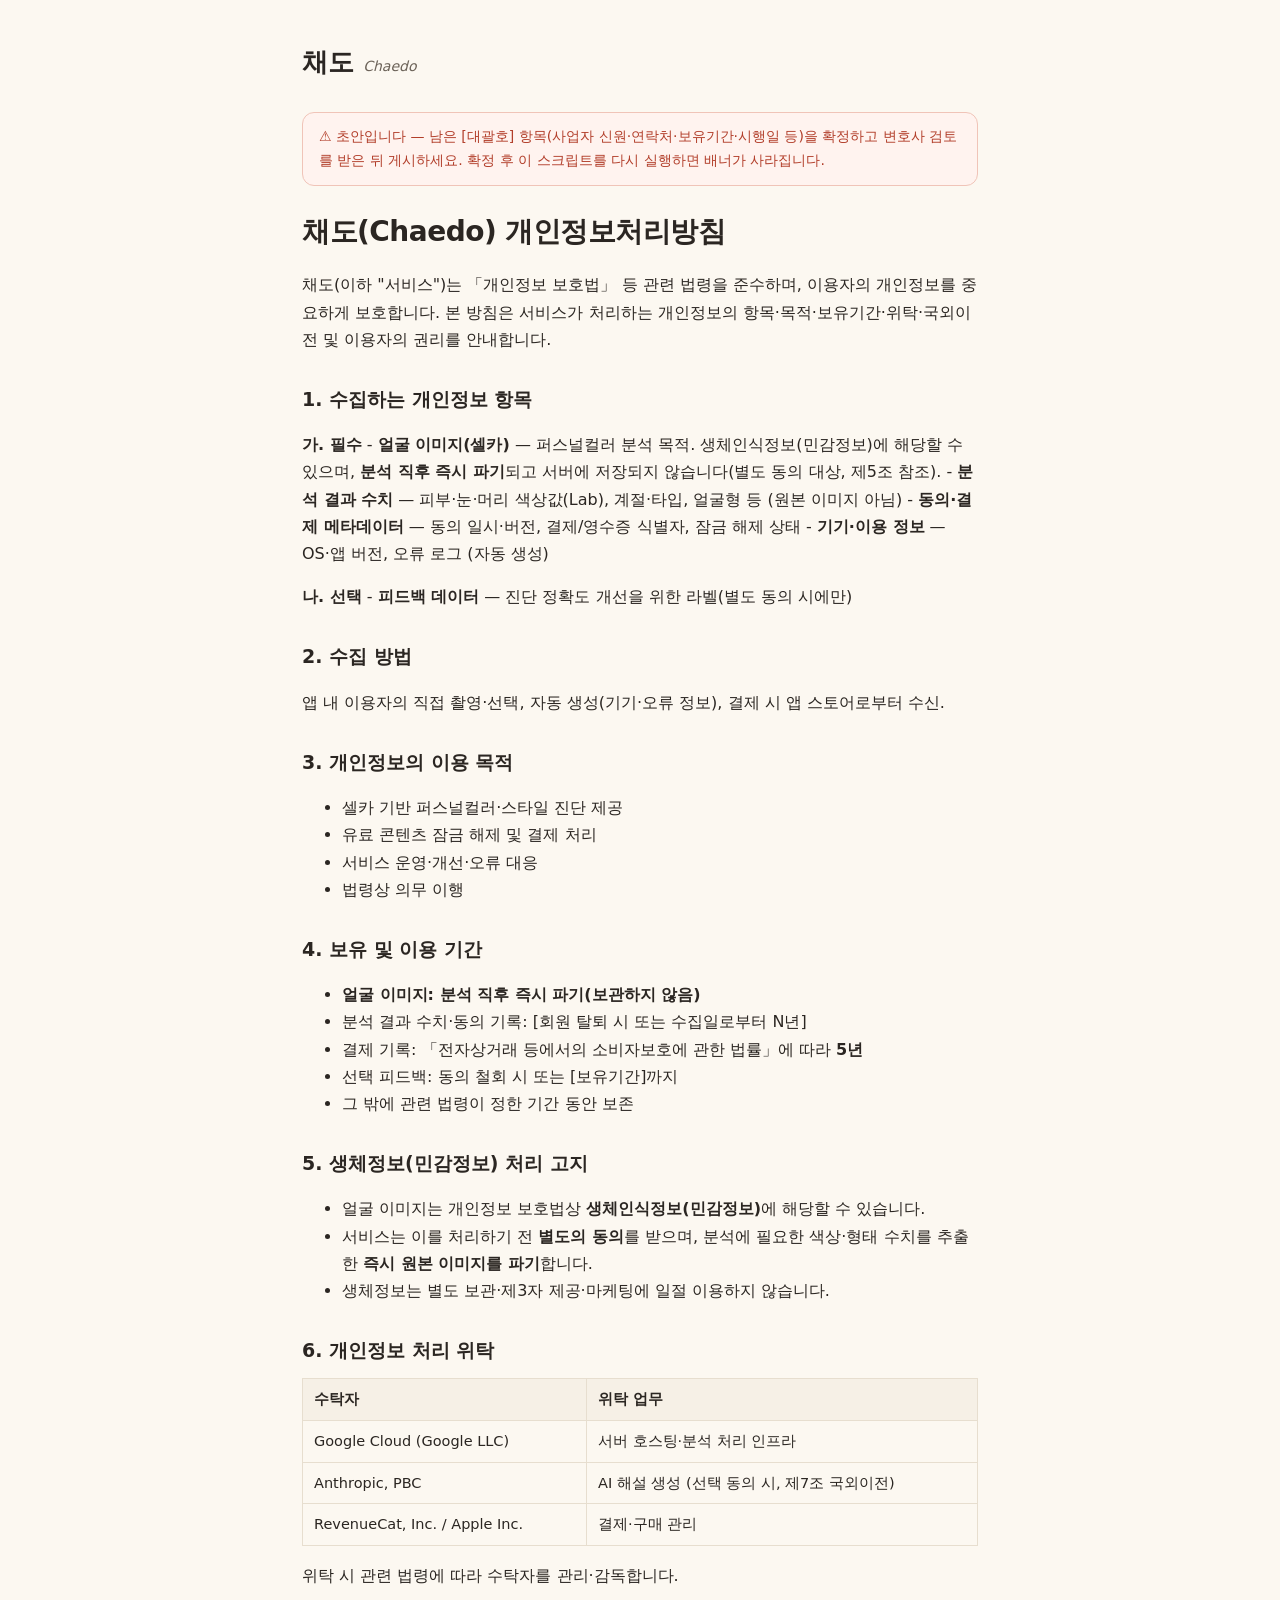
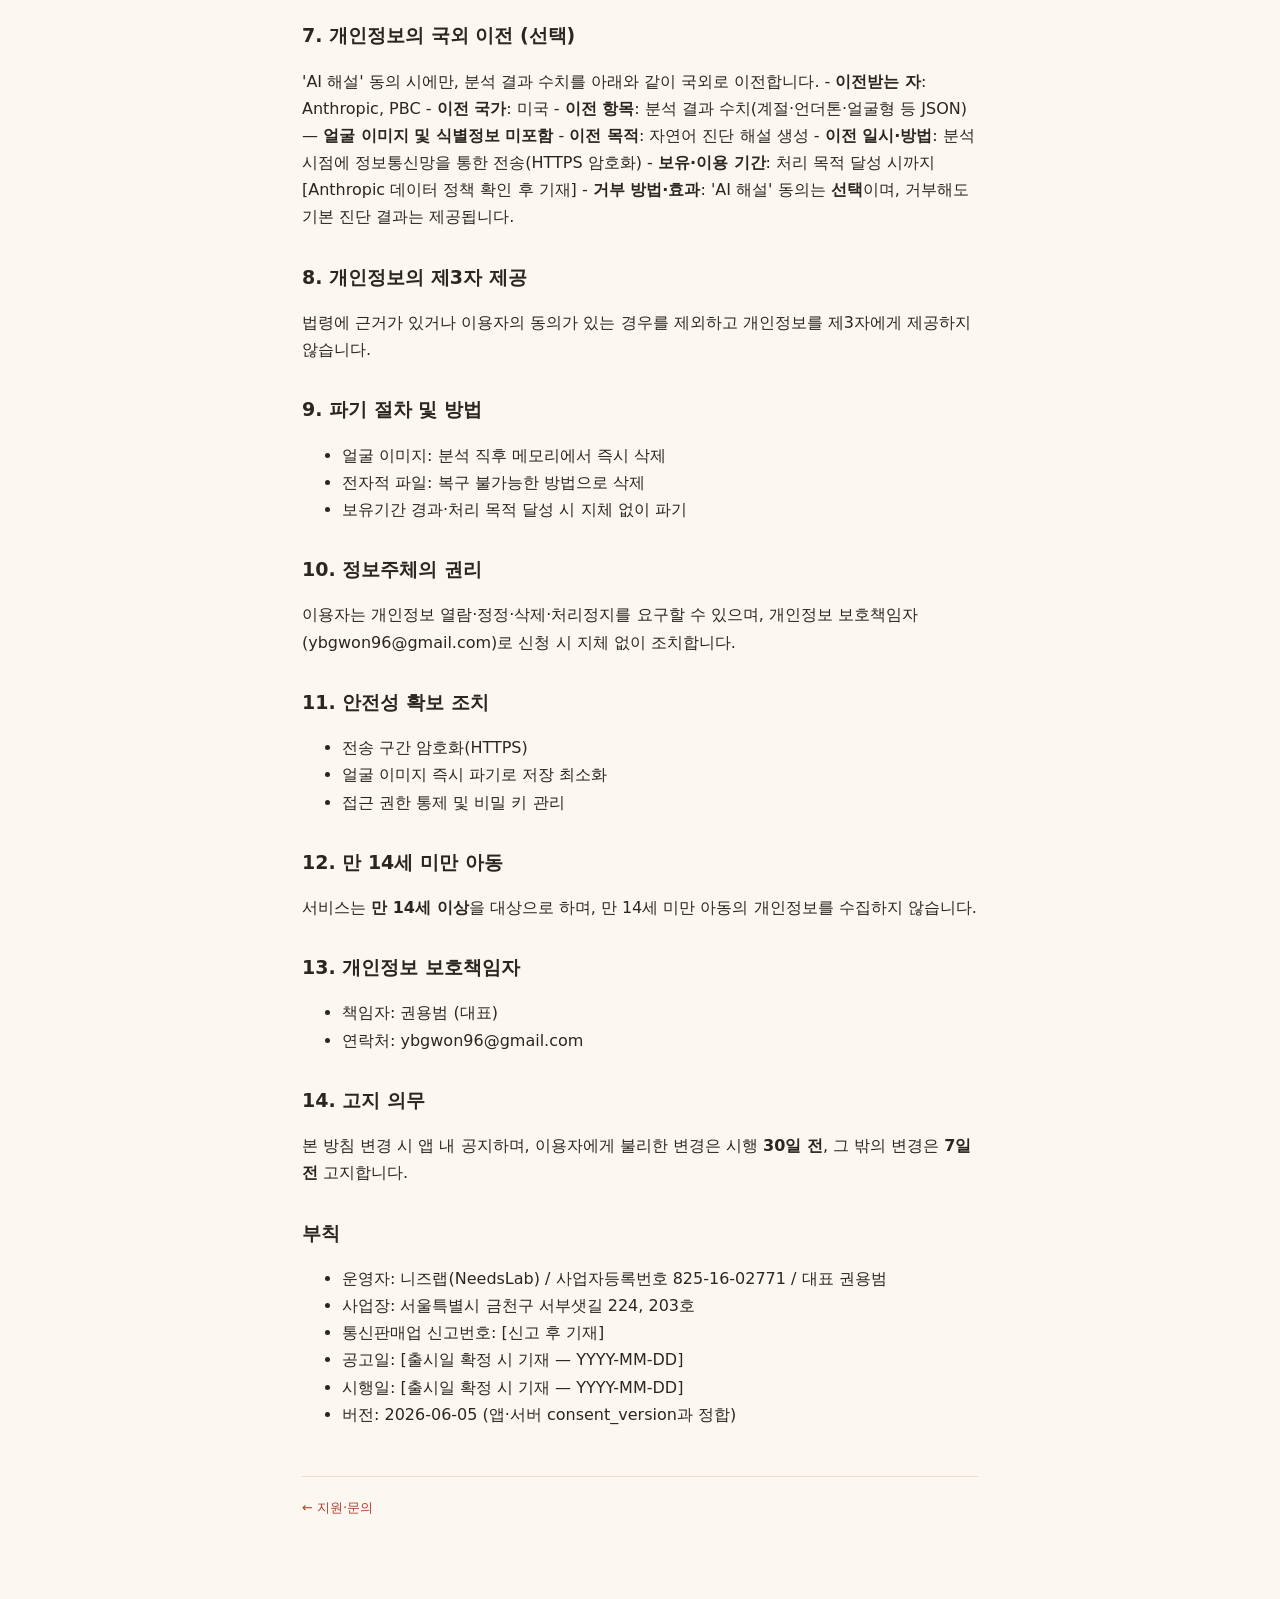
==== privacy.html @ 3e75012f "채도 지원·법무 정적 사이트 Co-Authored-By: Claude Fable 5 <noreply@anthropic.com>" ====
<!doctype html>
<html lang="ko">
<head>
<meta charset="utf-8">
<meta name="viewport" content="width=device-width, initial-scale=1">
<title>채도 개인정보처리방침</title>
<link rel="stylesheet" href="style.css">
</head>
<body>
<div class="wrap">
<header class="brand"><span class="ko">채도</span><span class="en">Chaedo</span></header>
<div class="banner">⚠️ 초안입니다 — 남은 [대괄호] 항목(사업자 신원·연락처·보유기간·시행일 등)을 확정하고 변호사 검토를 받은 뒤 게시하세요. 확정 후 이 스크립트를 다시 실행하면 배너가 사라집니다.</div>
<h1>채도(Chaedo) 개인정보처리방침</h1>
<p>채도(이하 "서비스")는 「개인정보 보호법」 등 관련 법령을 준수하며, 이용자의 개인정보를 중요하게 보호합니다. 본 방침은 서비스가 처리하는 개인정보의 항목·목적·보유기간·위탁·국외이전 및 이용자의 권리를 안내합니다.</p>
<h2>1. 수집하는 개인정보 항목</h2>
<p><strong>가. 필수</strong>
- <strong>얼굴 이미지(셀카)</strong> — 퍼스널컬러 분석 목적. 생체인식정보(민감정보)에 해당할 수 있으며, <strong>분석 직후 즉시 파기</strong>되고 서버에 저장되지 않습니다(별도 동의 대상, 제5조 참조).
- <strong>분석 결과 수치</strong> — 피부·눈·머리 색상값(Lab), 계절·타입, 얼굴형 등 (원본 이미지 아님)
- <strong>동의·결제 메타데이터</strong> — 동의 일시·버전, 결제/영수증 식별자, 잠금 해제 상태
- <strong>기기·이용 정보</strong> — OS·앱 버전, 오류 로그 (자동 생성)</p>
<p><strong>나. 선택</strong>
- <strong>피드백 데이터</strong> — 진단 정확도 개선을 위한 라벨(별도 동의 시에만)</p>
<h2>2. 수집 방법</h2>
<p>앱 내 이용자의 직접 촬영·선택, 자동 생성(기기·오류 정보), 결제 시 앱 스토어로부터 수신.</p>
<h2>3. 개인정보의 이용 목적</h2>
<ul>
<li>셀카 기반 퍼스널컬러·스타일 진단 제공</li>
<li>유료 콘텐츠 잠금 해제 및 결제 처리</li>
<li>서비스 운영·개선·오류 대응</li>
<li>법령상 의무 이행</li>
</ul>
<h2>4. 보유 및 이용 기간</h2>
<ul>
<li><strong>얼굴 이미지: 분석 직후 즉시 파기(보관하지 않음)</strong></li>
<li>분석 결과 수치·동의 기록: [회원 탈퇴 시 또는 수집일로부터 N년]</li>
<li>결제 기록: 「전자상거래 등에서의 소비자보호에 관한 법률」에 따라 <strong>5년</strong></li>
<li>선택 피드백: 동의 철회 시 또는 [보유기간]까지</li>
<li>그 밖에 관련 법령이 정한 기간 동안 보존</li>
</ul>
<h2>5. 생체정보(민감정보) 처리 고지</h2>
<ul>
<li>얼굴 이미지는 개인정보 보호법상 <strong>생체인식정보(민감정보)</strong>에 해당할 수 있습니다.</li>
<li>서비스는 이를 처리하기 전 <strong>별도의 동의</strong>를 받으며, 분석에 필요한 색상·형태 수치를 추출한 <strong>즉시 원본 이미지를 파기</strong>합니다.</li>
<li>생체정보는 별도 보관·제3자 제공·마케팅에 일절 이용하지 않습니다.</li>
</ul>
<h2>6. 개인정보 처리 위탁</h2>
<table>
<thead>
<tr>
<th>수탁자</th>
<th>위탁 업무</th>
</tr>
</thead>
<tbody>
<tr>
<td>Google Cloud (Google LLC)</td>
<td>서버 호스팅·분석 처리 인프라</td>
</tr>
<tr>
<td>Anthropic, PBC</td>
<td>AI 해설 생성 (선택 동의 시, 제7조 국외이전)</td>
</tr>
<tr>
<td>RevenueCat, Inc. / Apple Inc.</td>
<td>결제·구매 관리</td>
</tr>
</tbody>
</table>
<p>위탁 시 관련 법령에 따라 수탁자를 관리·감독합니다.</p>
<h2>7. 개인정보의 국외 이전 (선택)</h2>
<p>'AI 해설' 동의 시에만, 분석 결과 수치를 아래와 같이 국외로 이전합니다.
- <strong>이전받는 자</strong>: Anthropic, PBC
- <strong>이전 국가</strong>: 미국
- <strong>이전 항목</strong>: 분석 결과 수치(계절·언더톤·얼굴형 등 JSON) — <strong>얼굴 이미지 및 식별정보 미포함</strong>
- <strong>이전 목적</strong>: 자연어 진단 해설 생성
- <strong>이전 일시·방법</strong>: 분석 시점에 정보통신망을 통한 전송(HTTPS 암호화)
- <strong>보유·이용 기간</strong>: 처리 목적 달성 시까지 [Anthropic 데이터 정책 확인 후 기재]
- <strong>거부 방법·효과</strong>: 'AI 해설' 동의는 <strong>선택</strong>이며, 거부해도 기본 진단 결과는 제공됩니다.</p>
<h2>8. 개인정보의 제3자 제공</h2>
<p>법령에 근거가 있거나 이용자의 동의가 있는 경우를 제외하고 개인정보를 제3자에게 제공하지 않습니다.</p>
<h2>9. 파기 절차 및 방법</h2>
<ul>
<li>얼굴 이미지: 분석 직후 메모리에서 즉시 삭제</li>
<li>전자적 파일: 복구 불가능한 방법으로 삭제</li>
<li>보유기간 경과·처리 목적 달성 시 지체 없이 파기</li>
</ul>
<h2>10. 정보주체의 권리</h2>
<p>이용자는 개인정보 열람·정정·삭제·처리정지를 요구할 수 있으며, 개인정보 보호책임자(ybgwon96@gmail.com)로 신청 시 지체 없이 조치합니다.</p>
<h2>11. 안전성 확보 조치</h2>
<ul>
<li>전송 구간 암호화(HTTPS)</li>
<li>얼굴 이미지 즉시 파기로 저장 최소화</li>
<li>접근 권한 통제 및 비밀 키 관리</li>
</ul>
<h2>12. 만 14세 미만 아동</h2>
<p>서비스는 <strong>만 14세 이상</strong>을 대상으로 하며, 만 14세 미만 아동의 개인정보를 수집하지 않습니다.</p>
<h2>13. 개인정보 보호책임자</h2>
<ul>
<li>책임자: 권용범 (대표)</li>
<li>연락처: ybgwon96@gmail.com</li>
</ul>
<h2>14. 고지 의무</h2>
<p>본 방침 변경 시 앱 내 공지하며, 이용자에게 불리한 변경은 시행 <strong>30일 전</strong>, 그 밖의 변경은 <strong>7일 전</strong> 고지합니다.</p>
<h2>부칙</h2>
<ul>
<li>운영자: 니즈랩(NeedsLab) / 사업자등록번호 825-16-02771 / 대표 권용범</li>
<li>사업장: 서울특별시 금천구 서부샛길 224, 203호</li>
<li>통신판매업 신고번호: [신고 후 기재] <!-- 통신판매업 신고(정부24) 후 --></li>
<li>공고일: [출시일 확정 시 기재 — YYYY-MM-DD]</li>
<li>시행일: [출시일 확정 시 기재 — YYYY-MM-DD]</li>
<li>버전: 2026-06-05 (앱·서버 consent_version과 정합)</li>
</ul>
<footer><a href="index.html">← 지원·문의</a></footer>
</div>
</body>
</html>
---- style.css ----
/* 채도 정적 페이지 — 지원/법무. 브랜드 크림 톤(DESIGN.md). 외부 폰트 의존 없음(시스템 스택). */
:root {
  --cream0: #FCF8F1;
  --cream1: #F6F0E6;
  --ink: #2B2622;
  --ink-soft: #6B6258;
  --clay-ink: #B23E2A; /* AA 대비 코랄(텍스트용) */
  --line: #E7DEcf;
}
* { box-sizing: border-box; }
html { -webkit-text-size-adjust: 100%; }
body {
  margin: 0;
  background: var(--cream0);
  color: var(--ink);
  font-family: "Pretendard", -apple-system, BlinkMacSystemFont, "Apple SD Gothic Neo", "Malgun Gothic", system-ui, sans-serif;
  line-height: 1.7;
  font-size: 16px;
}
.wrap { max-width: 720px; margin: 0 auto; padding: 40px 22px 80px; }
header.brand { display: flex; align-items: baseline; gap: 10px; margin-bottom: 28px; }
header.brand .ko { font-size: 26px; font-weight: 800; letter-spacing: -0.4px; }
header.brand .en { font-size: 14px; color: var(--ink-soft); font-style: italic; }
h1 { font-size: 28px; font-weight: 800; letter-spacing: -0.5px; margin: 0 0 10px; }
h2 { font-size: 19px; font-weight: 700; margin: 30px 0 8px; }
h3 { font-size: 16px; font-weight: 700; margin: 20px 0 6px; }
a { color: var(--clay-ink); text-decoration: none; }
a:hover { text-decoration: underline; }
p, li { color: var(--ink); }
small, .muted { color: var(--ink-soft); font-size: 13.5px; }
.card {
  background: var(--cream1);
  border: 1px solid var(--line);
  border-radius: 16px;
  padding: 20px 22px;
  margin: 16px 0;
}
.row { display: flex; justify-content: space-between; gap: 14px; padding: 9px 0; border-bottom: 1px solid var(--line); }
.row:last-child { border-bottom: 0; }
.btn {
  display: inline-block; background: var(--clay-ink); color: #fff; padding: 12px 18px;
  border-radius: 999px; font-weight: 700; margin-top: 6px;
}
.btn:hover { text-decoration: none; opacity: 0.92; }
table { width: 100%; border-collapse: collapse; margin: 12px 0; font-size: 14.5px; }
th, td { border: 1px solid var(--line); padding: 8px 11px; text-align: left; vertical-align: top; }
th { background: var(--cream1); font-weight: 700; }
hr { border: 0; border-top: 1px solid var(--line); margin: 26px 0; }
blockquote { margin: 14px 0; padding: 10px 16px; background: var(--cream1); border-left: 3px solid var(--clay-ink); border-radius: 0 10px 10px 0; color: var(--ink-soft); font-size: 14.5px; }
.banner { background: #fff3ef; border: 1px solid #f0c4b8; color: var(--clay-ink); border-radius: 12px; padding: 12px 16px; font-size: 14px; margin: 0 0 22px; }
footer { margin-top: 48px; padding-top: 20px; border-top: 1px solid var(--line); color: var(--ink-soft); font-size: 13px; }
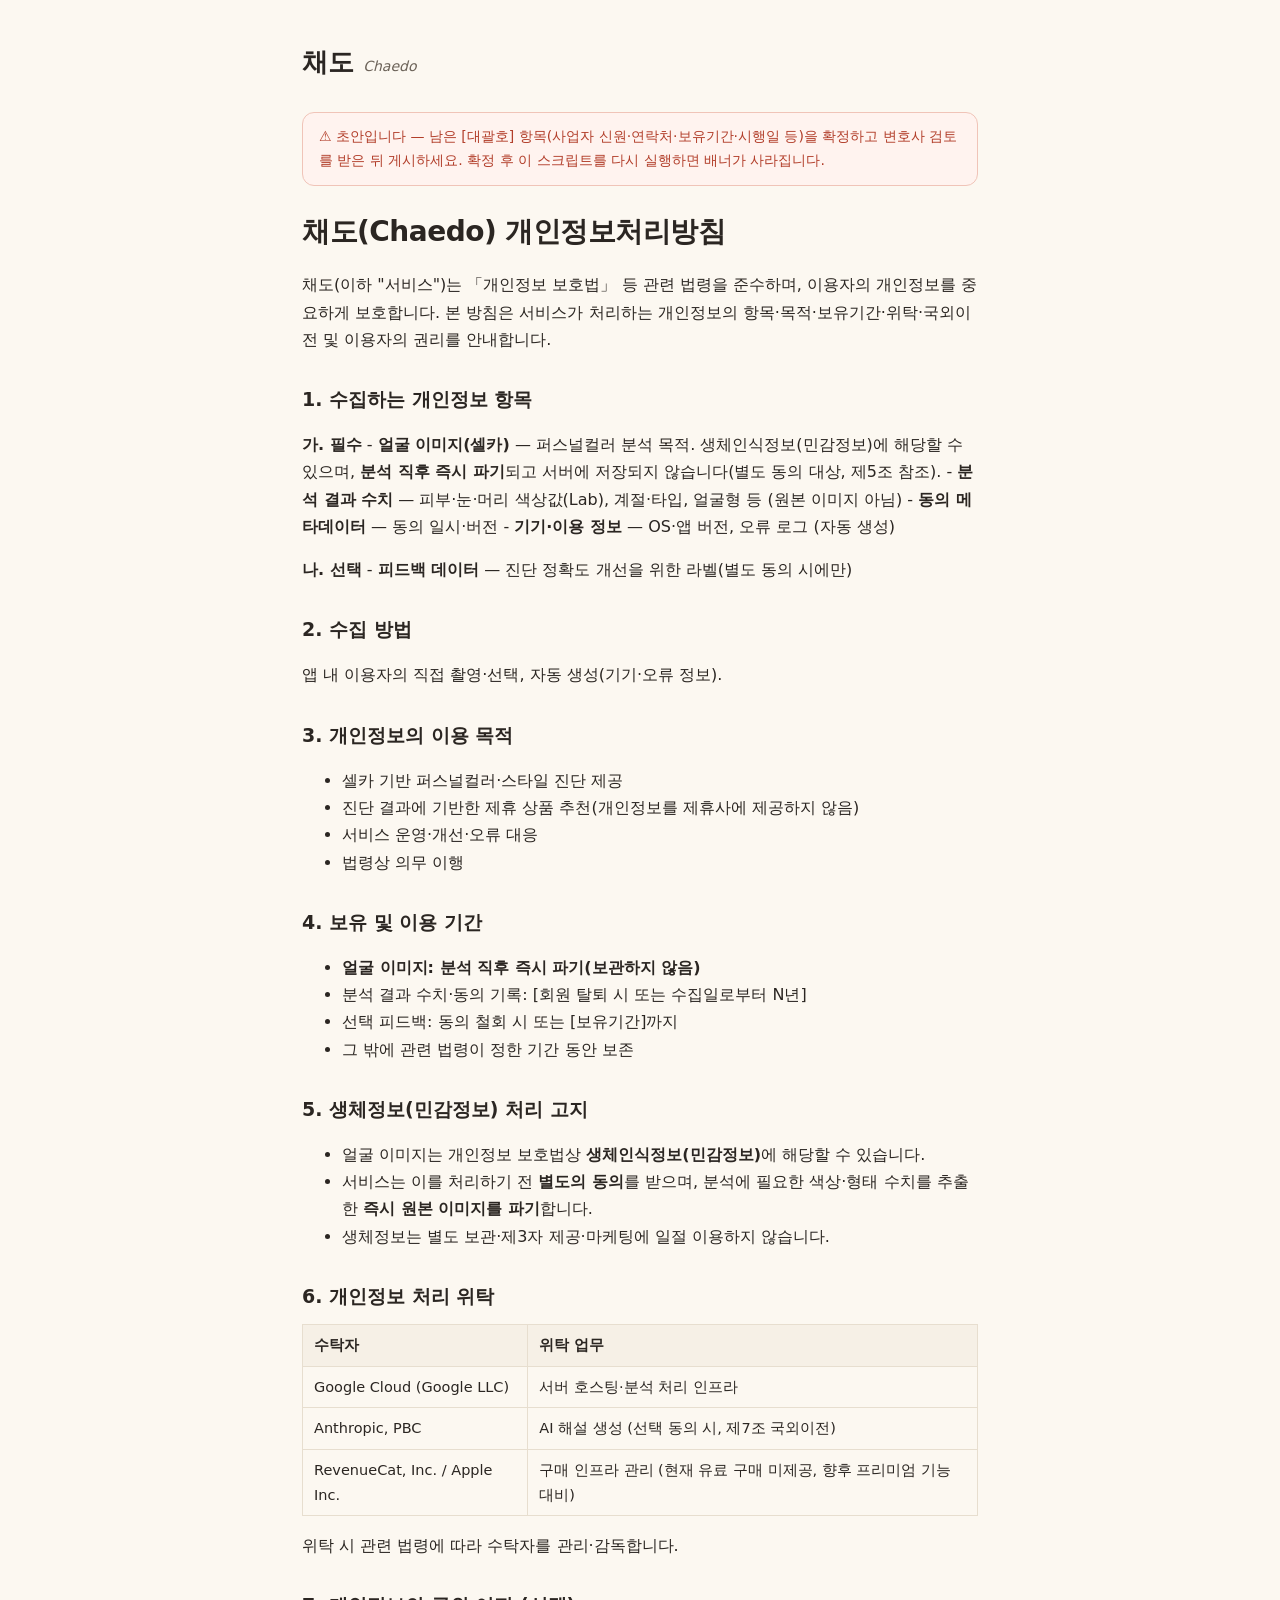
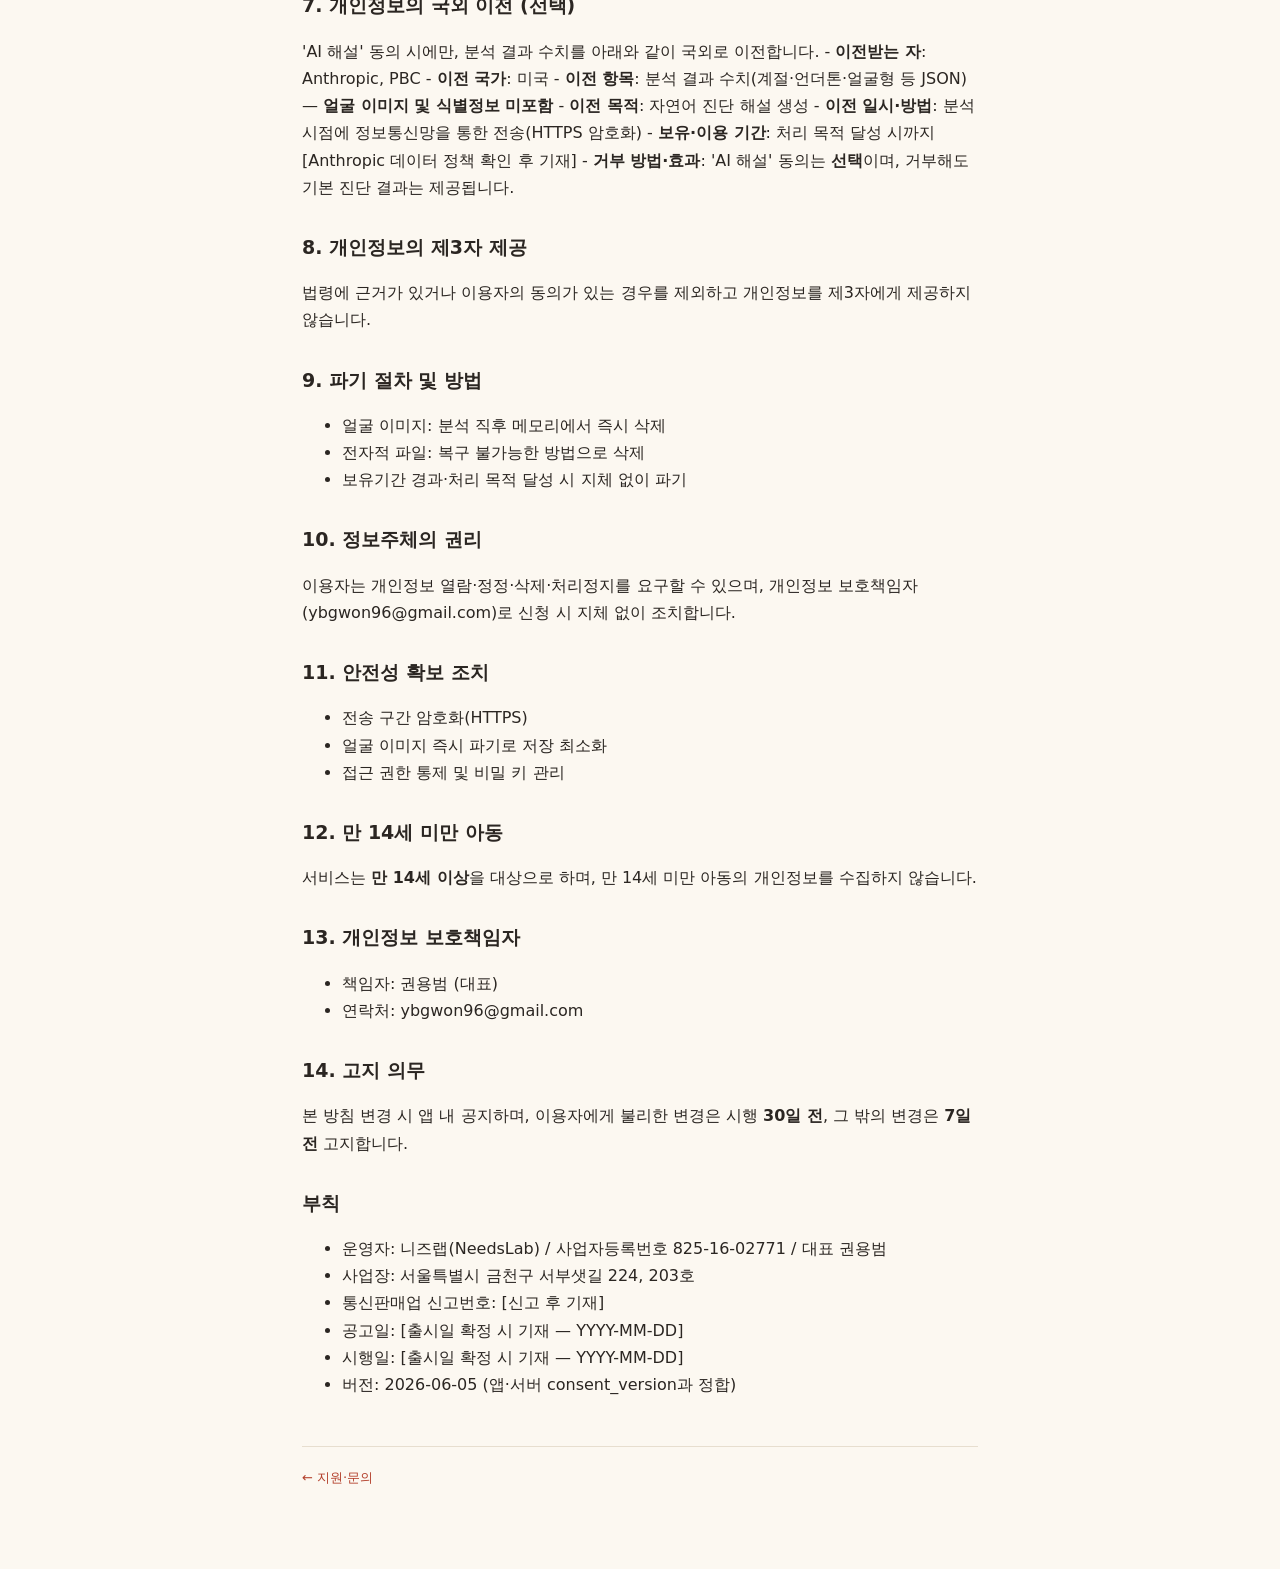
==== commit de26d238: "무료 피벗 정합성 + 시즌별 추천 페이지 - index/terms/privacy: ₩9,900 결제 → 무료 + 쿠팡 파트너스 제휴(공정위) - recommend.html: 4계절" ====
--- a/privacy.html
+++ b/privacy.html
@@ -16,16 +16,16 @@
 <p><strong>가. 필수</strong>
 - <strong>얼굴 이미지(셀카)</strong> — 퍼스널컬러 분석 목적. 생체인식정보(민감정보)에 해당할 수 있으며, <strong>분석 직후 즉시 파기</strong>되고 서버에 저장되지 않습니다(별도 동의 대상, 제5조 참조).
 - <strong>분석 결과 수치</strong> — 피부·눈·머리 색상값(Lab), 계절·타입, 얼굴형 등 (원본 이미지 아님)
-- <strong>동의·결제 메타데이터</strong> — 동의 일시·버전, 결제/영수증 식별자, 잠금 해제 상태
+- <strong>동의 메타데이터</strong> — 동의 일시·버전
 - <strong>기기·이용 정보</strong> — OS·앱 버전, 오류 로그 (자동 생성)</p>
 <p><strong>나. 선택</strong>
 - <strong>피드백 데이터</strong> — 진단 정확도 개선을 위한 라벨(별도 동의 시에만)</p>
 <h2>2. 수집 방법</h2>
-<p>앱 내 이용자의 직접 촬영·선택, 자동 생성(기기·오류 정보), 결제 시 앱 스토어로부터 수신.</p>
+<p>앱 내 이용자의 직접 촬영·선택, 자동 생성(기기·오류 정보).</p>
 <h2>3. 개인정보의 이용 목적</h2>
 <ul>
 <li>셀카 기반 퍼스널컬러·스타일 진단 제공</li>
-<li>유료 콘텐츠 잠금 해제 및 결제 처리</li>
+<li>진단 결과에 기반한 제휴 상품 추천(개인정보를 제휴사에 제공하지 않음)</li>
 <li>서비스 운영·개선·오류 대응</li>
 <li>법령상 의무 이행</li>
 </ul>
@@ -33,7 +33,6 @@
 <ul>
 <li><strong>얼굴 이미지: 분석 직후 즉시 파기(보관하지 않음)</strong></li>
 <li>분석 결과 수치·동의 기록: [회원 탈퇴 시 또는 수집일로부터 N년]</li>
-<li>결제 기록: 「전자상거래 등에서의 소비자보호에 관한 법률」에 따라 <strong>5년</strong></li>
 <li>선택 피드백: 동의 철회 시 또는 [보유기간]까지</li>
 <li>그 밖에 관련 법령이 정한 기간 동안 보존</li>
 </ul>
@@ -62,7 +61,7 @@
 </tr>
 <tr>
 <td>RevenueCat, Inc. / Apple Inc.</td>
-<td>결제·구매 관리</td>
+<td>구매 인프라 관리 (현재 유료 구매 미제공, 향후 프리미엄 기능 대비)</td>
 </tr>
 </tbody>
 </table>
